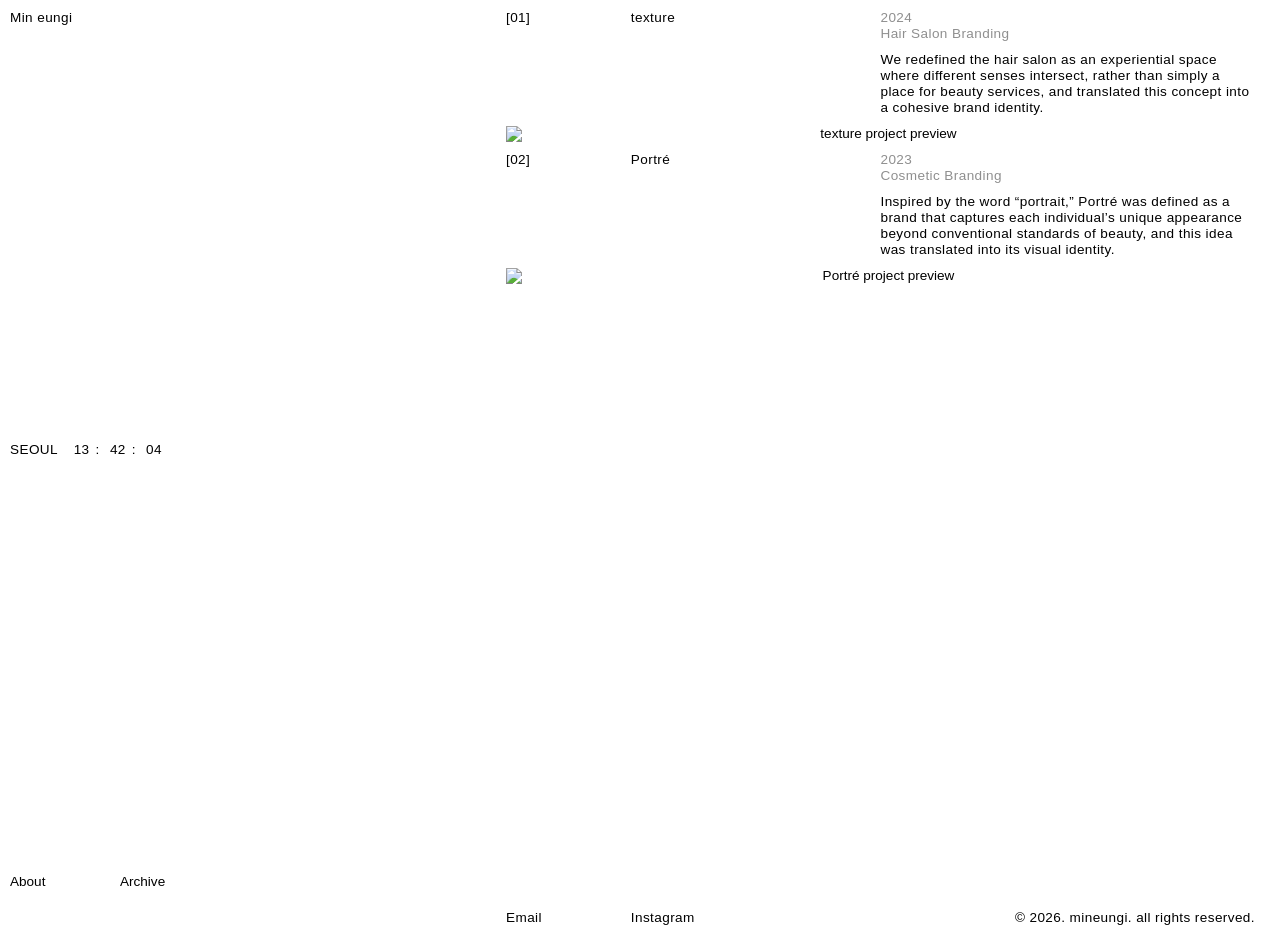
==== index.html @ 5d8534ea "Add files via upload" ====
<!DOCTYPE html>
<html lang="en">
<head>
  <meta charset="UTF-8" />
  <meta name="viewport" content="width=device-width, initial-scale=1.0" />
  <title>Min Eungi</title>
  <link rel="stylesheet" href="style.css" />
</head>
<body>
  <header class="site-header">
    <a class="site-name" id="siteName" href="#" aria-label="Return to projects">Min eungi</a>
    <button class="about-link" id="aboutButton" type="button">About</button>
    <button class="archive-link" id="archiveButton" type="button">Archive</button>
  </header>
  <div class="seoul-clock" id="seoulClock" aria-label="Current time in Seoul">
    SEOUL --:--:--
  </div>


  <main class="project-list" aria-label="Projects">

    <article class="project">
      <div class="project-meta">
        <div class="project-id">[01]</div>
        <div class="project-title">texture</div>

        <div class="project-info">
          <div class="project-year">2024</div>
          <div class="project-category">Hair Salon Branding</div>
          <p class="project-description">
            We redefined the hair salon as an experiential space where different senses intersect,
            rather than simply a place for beauty services, and translated this concept into a
            cohesive brand identity.
          </p>
        </div>
      </div>

      <button
        class="project-image-button"
        type="button"
        data-open-project="texture"
        aria-label="Open texture project"
      >
        <img src="images/texture-main.svg" alt="Texture project preview" />
      </button>
    </article>


    <article class="project">
      <div class="project-meta">
        <div class="project-id">[02]</div>
        <div class="project-title">Portré</div>

        <div class="project-info">
          <div class="project-year">2023</div>
          <div class="project-category">Cosmetic Branding</div>
          <p class="project-description">
            Inspired by the word “portrait,” Portré was defined as a brand that captures each
            individual’s unique appearance beyond conventional standards of beauty, and this idea
            was translated into its visual identity.
          </p>
        </div>
      </div>

      <button
        class="project-image-button"
        type="button"
        data-open-project="portre"
        aria-label="Open Portré project"
      >
        <img src="images/portre-main.svg" alt="Portré project preview" />
      </button>
    </article>

  </main>


  <footer class="main-footer">
    <a class="footer-email" href="mailto:eun9i.min@gmail.com">Email</a>
    <a class="footer-instagram" href="https://www.instagram.com/minmocie/" target="_blank" rel="noopener noreferrer">Instagram</a>
    <span class="footer-copyright">© 2026. mineungi. all rights reserved.</span>
  </footer>


  <!-- ARCHIVE -->
  <section class="archive-page" id="archivePage" aria-hidden="true">
    <div class="archive-list" id="archiveList" aria-label="Project archive"></div>

    <div class="archive-cursor-preview" id="archiveCursorPreview" aria-hidden="true">
      <img id="archiveCursorPreviewImage" src="" alt="" />
    </div>

    <footer class="archive-footer">
      <a class="footer-email" href="mailto:eun9i.min@gmail.com">Email</a>
      <a class="footer-instagram" href="https://www.instagram.com/minmocie/" target="_blank" rel="noopener noreferrer">Instagram</a>
      <span class="footer-copyright">© 2026. mineungi. all rights reserved.</span>
    </footer>
  </section>

  <!-- ABOUT BACKDROP
       Full-screen layer behind the green panel.
       On mobile it blurs the original Projects page.
       Clicking it closes About. -->
  <button
    class="about-backdrop"
    id="aboutBackdrop"
    type="button"
    aria-label="Close About"
    tabindex="-1"
  ></button>

  <!-- ABOUT -->
  <section class="about-page" id="aboutPage" aria-hidden="true">
    <button
      class="about-close"
      id="aboutClose"
      type="button"
      aria-label="Close About"
    >
      ×
    </button>

    <div class="about-scroll">
      <div class="about-content">

        <section class="about-language">
          <div class="language-label">EN</div>
          <p id="aboutEn">
            Throughout his career, he has managed design teams, mentored emerging talent,
            led client workshops and presentations, and developed comprehensive design strategies
            and visual directions. His practice is grounded in a thoughtful approach to branding,
            visual identity, and cross-disciplinary collaboration.
          </p>
        </section>

        <section class="about-language">
          <div class="language-label">KR</div>
          <p id="aboutKr">
            Throughout his career, he has managed design teams, mentored emerging talent,
            led client workshops and presentations, and developed comprehensive design strategies
            and visual directions. His practice is grounded in a thoughtful approach to branding,
            visual identity, and cross-disciplinary collaboration.
          </p>
        </section>

        <div class="about-details">

          <div class="about-row">
            <div class="about-label" id="aboutContactLabel">Contact</div>
            <div class="about-value" id="aboutContactValue">
              <div>+82 10 7207 1466</div>
              <div>eun9i.min@gmail.com</div>
            </div>
            <div class="about-note" id="aboutContactNote">
              Based in Seoul, South Korea<br />
              available for<br />
              commissions worldwide
            </div>
          </div>

          <div class="about-row">
            <div class="about-label" id="aboutExperienceLabel">Experience</div>
            <div class="about-value" id="aboutExperienceValue">2020.6 — 2026.4</div>
            <div class="about-note" id="aboutExperienceNote">
              Triangle-Studio<br />
              Graphic Designer
            </div>
          </div>

          <div class="about-row">
            <div class="about-label" id="aboutEducationLabel">Education</div>
            <div class="about-value" id="aboutEducationValue">2014 — 2019</div>
            <div class="about-note" id="aboutEducationNote">
              Seoul National University of S&amp;T<br />
              Visual Design
            </div>
          </div>

        </div>

      </div>
    </div>
  </section>


  <!-- PROJECT LIGHTBOX -->
  <section class="project-overlay" id="projectOverlay" aria-hidden="true">
    <div class="overlay-scroll">

      <div class="overlay-topbar">
        <div class="overlay-index-title">
          <span id="overlayIndex">[01]</span>
          <span id="overlayTitle">texture</span>
        </div>

        <div class="overlay-category" id="overlayCategory">
          Hair Salon Branding
        </div>

        <button
          class="overlay-close"
          id="overlayClose"
          type="button"
          aria-label="Close project"
        >
          ×
        </button>
      </div>


      <div
        class="overlay-gallery"
        id="overlayGallery"
        aria-label="Project gallery"
      ></div>


      <div class="overlay-credits">
        <div class="credit-labels" id="creditLabels"></div>

        <div class="credit-values" id="creditValues"></div>

        <div class="credit-description-group">
          <p class="credit-description credit-description-en" id="creditDescriptionEn"></p>
          <p class="credit-description credit-description-kr" id="creditDescriptionKr"></p>
        </div>
      </div>


      <footer class="overlay-footer">
        <nav class="project-nav" aria-label="Project navigation">
          <button id="previousProject" type="button">
            <span class="nav-arrow nav-arrow-left" aria-hidden="true"></span>
            <span>Previous</span>
          </button>
          <button id="nextProject" type="button">
            <span>Next</span>
            <span class="nav-arrow nav-arrow-right" aria-hidden="true"></span>
          </button>
        </nav>
      </footer>

    </div>
  </section>


  <script src="https://cdn.jsdelivr.net/npm/@supabase/supabase-js@2"></script>
  <script src="config.js"></script>
  <script src="script.js"></script>
</body>
</html>
---- style.css ----
:root {
  --base-font-size: clamp(13px, calc(11px + 0.2vw), 16px);
}

@import url("https://cdn.jsdelivr.net/gh/orioncactus/pretendard/dist/web/static/pretendard.css");

* {
  box-sizing: border-box;
}

html {
  font-size: var(--base-font-size);
  scrollbar-gutter: stable;
}

body {
  margin: 0;
  background: #fff;
  color: #000;

  font-family:
    "Neue Haas Grotesk Display Pro",
    "Helvetica Neue",
    Helvetica,
    Arial,
    sans-serif;

  font-size: var(--base-font-size);
  line-height: 1.18;
  letter-spacing: 0.03em;
}

button,
a {
  color: inherit;
  font: inherit;
}

button {
  border: 0;
  background: none;
  padding: 0;
}


/* =========================================================
   GLOBAL HEADER
========================================================= */

.site-header {
  position: fixed;
  inset: 0;
  z-index: 80;
  pointer-events: none;
}

.site-name,
.about-link,
.archive-link {
  position: absolute;
  pointer-events: auto;
  text-decoration: none;
  cursor: pointer;

  transition: color 120ms ease;
}

.site-name {
  top: 10px;
  left: 10px;
}

.about-link {
  left: 10px;
  bottom: 10px;
}

.archive-link {
  position: absolute;
  left: 120px;
  bottom: 10px;
  pointer-events: auto;
  text-decoration: none;
  cursor: pointer;
  transition: color 120ms ease;
}

body.archive-open .archive-link {
  color: #999;
}

.site-name:hover,
.about-link:hover,
.archive-link:hover {
  color: #999;
}


/* When About opens, the fixed left-side header fades with the project page. */
body.about-open .site-header {
  z-index: 40;
  opacity: 0.6;
}

.site-header {
  transition:
    opacity 300ms ease,
    background-color 300ms ease;
}


/* =========================================================
   MAIN PROJECT PAGE
   40% empty / 10% index / 20% title / 30% info
========================================================= */

.project-list {
  width: 60%;
  margin-left: 40%;
  padding-right: 10px;
  min-height: 100vh;
}

.project {
  width: 100%;
}

.project-meta {
  display: grid;
  grid-template-columns: 16.6667% 33.3333% 50%;
  align-items: start;

  padding-top: 10px;
  padding-bottom: 10px;
}

.project-id,
.project-title,
.project-info {
  padding: 0;
}

.project-info {
  display: flex;
  flex-direction: column;
  gap: 0;
  padding: 0;
}

.project-year,
.project-category {
  color: #8f8f8f;
}

.project-description {
  margin: 10px 0 0;
  max-width: none;
}

.project-image-button {
  position: relative;
  display: block;
  width: 100%;
  margin: 0;
  padding: 0;
  cursor: pointer;
  overflow: hidden;
}

.project-image-button img {
  display: block;
  width: 100%;
  height: auto;

  transition:
    filter 180ms ease,
    opacity 180ms ease;
}

.project-image-button.is-opening img {
  filter: blur(2.5px);
  opacity: 0.7;
}



/* =========================================================
   MAIN PAGE FOOTER
   Desktop follows the same 40 / 10 / 20 / 30 grid.
========================================================= */

.main-footer {
  width: 60%;
  margin-left: 40%;

  display: grid;
  grid-template-columns: 16.6667% 33.3333% 50%;
  align-items: end;

  padding: 10px 10px 10px 0;
}

.main-footer a,
.footer-instagram,
.footer-copyright {
  text-decoration: none;
}

.main-footer a {
  transition: color 120ms ease;
}

.main-footer a:hover {
  color: #999;
}

.footer-email {
  grid-column: 1;
}

.footer-instagram {
  grid-column: 2;
}

.footer-copyright {
  grid-column: 3;
  text-align: right;
  white-space: nowrap;
}


/* =========================================================
   ABOUT BACKDROP
   Full viewport, so the blur never creates a hard 1/3 edge.
========================================================= */

.about-backdrop {
  position: fixed;
  inset: 0;
  z-index: 50;

  display: block;
  width: 100%;
  height: 100%;

  background: rgba(255, 255, 255, 0.08);

  -webkit-backdrop-filter: blur(6px);
  backdrop-filter: blur(6px);

  opacity: 0;
  visibility: hidden;
  pointer-events: none;

  cursor: default;

  transition:
    opacity 650ms ease,
    visibility 0s linear 650ms;
}

.about-backdrop.is-open {
  opacity: 1;
  visibility: visible;
  pointer-events: auto;

  transition:
    opacity 300ms ease,
    visibility 0s linear 0s;
}



/* =========================================================
   ABOUT — DESKTOP ONLY CLEAN FADE OUT
   Desktop: the Projects page disappears completely.
   Mobile keeps the previous background treatment.
========================================================= */

@media (min-width: 768px) {
  .project-list,
  .main-footer,
  .site-header {
    transition: opacity 650ms ease;
  }

  body.about-open .project-list,
  body.about-open .main-footer,
  body.about-open .site-header {
    opacity: 0;
    pointer-events: none;
    transition-duration: 280ms;
  }

  /* No blur or milky overlay on desktop while About is open. */
  body.about-open .about-backdrop {
    background: transparent;
    -webkit-backdrop-filter: none;
    backdrop-filter: none;
  }
}



/* =========================================================
   ARCHIVE
   Desktop: blank left 40% / archive list on right 60%
========================================================= */

.archive-page {
  position: fixed;
  inset: 0;
  z-index: 35;

  background: #fff;

  opacity: 0;
  visibility: hidden;
  pointer-events: none;

  overflow-y: auto;
  overscroll-behavior: contain;

  transition:
    opacity 220ms ease,
    visibility 0s linear 220ms;
}

.archive-page.is-open {
  opacity: 1;
  visibility: visible;
  pointer-events: auto;

  transition-delay: 0s;
}

.archive-list {
  width: 60%;
  margin-left: 40%;
  padding: 18px 10px 72px 0;
}



.archive-footer {
  position: fixed;
  z-index: 36;
  left: 40%;
  right: 0;
  bottom: 0;

  display: grid;
  grid-template-columns: 16.6667% 33.3333% 50%;
  align-items: end;

  padding: 10px 10px 10px 0;

  background: #fff;
}

.archive-footer a,
.archive-footer .footer-instagram,
.archive-footer .footer-copyright {
  text-decoration: none;
}

.archive-footer a {
  transition: color 120ms ease;
}

.archive-footer a:hover {
  color: #999;
}

.archive-footer .footer-email {
  grid-column: 1;
}

.archive-footer .footer-instagram {
  grid-column: 2;
}

.archive-footer .footer-copyright {
  grid-column: 3;
  justify-self: end;
  white-space: nowrap;
}



/* Archive cursor-following project image */
.archive-cursor-preview {
  position: fixed;
  z-index: 38;
  top: 0;
  left: 0;

  width: clamp(180px, 18vw, 280px);
  max-height: 360px;

  opacity: 0;
  visibility: hidden;
  pointer-events: none;

  transform: translate3d(-9999px, -9999px, 0);
  transition:
    opacity 120ms ease,
    visibility 0s linear 120ms;
}

.archive-cursor-preview.is-visible {
  opacity: 1;
  visibility: visible;
  transition-delay: 0s;
}

.archive-cursor-preview img {
  display: block;
  width: 100%;
  max-height: 360px;
  object-fit: cover;
}

@media (max-width: 767px), (hover: none), (pointer: coarse) {
  .archive-cursor-preview {
    display: none;
  }
}

.archive-row {
  font-size: 20px;
  display: grid;
  grid-template-columns: minmax(0, 2fr) minmax(150px, 1fr) auto;
  gap: 20px;
  align-items: baseline;

  width: 100%;
  padding: 7px 0;

  border-top: 1px solid #000;

  text-align: left;
  cursor: pointer;

  transition: color 120ms ease;
}

.archive-row:hover {
  color: #999;
}

.archive-title,
.archive-category {
  min-width: 0;
}

.archive-category {
  overflow: hidden;
  text-overflow: ellipsis;
  white-space: nowrap;
}

.archive-year {
  justify-self: end;
  white-space: nowrap;
}

body.archive-open .seoul-clock {
  opacity: 0;
  pointer-events: none;
}

@media (min-width: 768px) {
  body.about-open .archive-page {
    opacity: 0;
    pointer-events: none;
    transition-duration: 280ms;
  }

  body.about-closing.archive-open .archive-page {
    transition-duration: 650ms;
  }
}

/* =========================================================
   ABOUT PANEL
   Desktop: 60% panel slides in from the right
========================================================= */

.about-page {
  position: fixed;
  top: 0;
  right: 0;
  bottom: 0;

  width: 60%;
  z-index: 60;

  background: #00ff00;

  visibility: hidden;
  pointer-events: none;

  transform: translateX(100%);
  will-change: transform;

  transition:
    transform 650ms cubic-bezier(0.22, 1, 0.36, 1),
    visibility 0s linear 650ms;
}

.about-page.is-open {
  visibility: visible;
  pointer-events: auto;

  transform: translateX(0);

  transition:
    transform 480ms cubic-bezier(0.22, 1, 0.36, 1),
    visibility 0s linear 0s;
}

.about-scroll {
  height: 100%;
  overflow-y: auto;
  overscroll-behavior: contain;
}

.about-content {
  width: 100%;
  margin-left: 0;
  padding: 10px 10px 40px;
}

.about-language {
  position: relative;
  margin: 0 0 42px;
  padding-top: 18px;
}

.about-language .language-label {
  position: absolute;
  top: 0;
  left: 0;

  width: 16.6667%;
  text-align: center;
}

.about-language p {
  margin: 0;
}

.about-details {
  display: grid;
  gap: 42px;
  padding-top: 8px;
}

.about-row {
  display: grid;
  grid-template-columns: 20% 40% 40%;
  align-items: start;
}

.about-label,
.about-value,
.about-note {
  min-width: 0;
}


/* About close X */

.about-close {
  position: fixed;
  top: 10px;
  right: 10px;
  z-index: 70;

  width: 14px;
  height: 14px;

  font-size: 0;
  line-height: 1;

  cursor: pointer;
  transition: opacity 120ms ease;
}

.about-close::before,
.about-close::after {
  content: "";
  position: absolute;

  top: 50%;
  left: 50%;

  width: 16px;
  height: 1px;

  background: #000;
  transform-origin: center;
}

.about-close::before {
  transform: translate(-50%, -50%) rotate(45deg);
}

.about-close::after {
  transform: translate(-50%, -50%) rotate(-45deg);
}

.about-close:hover {
  opacity: 0.45;
}


/* =========================================================
   PROJECT LIGHTBOX / OVERLAY
========================================================= */

.project-overlay {
  position: absolute;
  top: 0;
  left: 0;

  width: 100%;
  min-height: 100vh;
  max-height: 100vh;
  overflow: hidden;

  z-index: 100;

  background: #fff;

  opacity: 0;
  visibility: hidden;
  pointer-events: none;

  transform: scale(0.995);
  filter: blur(2px);

  transition:
    opacity 360ms cubic-bezier(0.22, 1, 0.36, 1),
    transform 360ms cubic-bezier(0.22, 1, 0.36, 1),
    filter 360ms cubic-bezier(0.22, 1, 0.36, 1),
    visibility 0s linear 360ms;
}

.project-overlay.is-open {
  opacity: 1;
  visibility: visible;
  pointer-events: auto;

  max-height: none;
  overflow: visible;

  transform: scale(1);
  filter: blur(0);

  transition-delay: 0s;
}

.overlay-scroll {
  height: auto;
  overflow: visible;
}


/* overlay top */

.overlay-topbar {
  position: sticky;
  top: 0;
  z-index: 5;

  display: grid;
  grid-template-columns: 1fr 1fr auto;
  align-items: start;

  width: 60%;
  margin-left: 40%;

  padding: 10px 10px 10px 0;

  background: rgba(255, 255, 255, 0.72);
  -webkit-backdrop-filter: blur(8px);
  backdrop-filter: blur(8px);
}


.overlay-index-title {
  display: flex;
  gap: 4px;
}

.overlay-category {
  position: absolute;
  top: 10px;
  left: 50%;

  transform: translateX(-50%);
  text-align: center;
  white-space: nowrap;
}


/* thin custom X */

.overlay-close {
  position: relative;
  justify-self: end;

  width: 14px;
  height: 14px;

  font-size: 0;
  line-height: 1;

  cursor: pointer;
  transition: opacity 120ms ease;
}

.overlay-close::before,
.overlay-close::after {
  content: "";
  position: absolute;

  top: 50%;
  left: 50%;

  width: 16px;
  height: 1px;

  background: #000;
  transform-origin: center;
}

.overlay-close::before {
  transform: translate(-50%, -50%) rotate(45deg);
}

.overlay-close::after {
  transform: translate(-50%, -50%) rotate(-45deg);
}

.overlay-close:hover {
  opacity: 0.45;
}


/* gallery */

.overlay-gallery,
.overlay-credits {
  width: 60%;
  margin-left: 40%;
  padding-right: 10px;
}

.overlay-gallery {
  display: grid;
  grid-template-columns: repeat(6, minmax(0, 1fr));
  gap: 5px;
  align-items: start;
}

.overlay-gallery-item {
  margin: 0;
  min-width: 0;
}

.overlay-gallery-item[data-layout="full"] {
  grid-column: span 6;
}

.overlay-gallery-item[data-layout="half"] {
  grid-column: span 3;
}

.overlay-gallery-item[data-layout="third"] {
  grid-column: span 2;
}

.overlay-gallery-item[data-layout="two_thirds"] {
  grid-column: span 4;
}

.overlay-gallery-item img {
  display: block;
  width: 100%;
  height: auto;
}


/* credits */

.overlay-credits {
  display: grid;
  grid-template-columns: 18% 26% 1fr;
  gap: 10px;

  padding-top: 10px;
  padding-bottom: 150px;
}

.credit-labels,
.credit-values {
  display: grid;
  align-content: start;
  gap: 0;
}

.credit-description {
  margin: 0;
}


/* bottom navigation */

.overlay-footer {
  position: relative;
  width: 100%;
  min-height: 100px;
}

.project-nav {
  position: absolute;

  left: 40%;
  right: 10px;
  bottom: 10px;

  display: flex;
  justify-content: space-between;
}

.project-nav button {
  display: inline-flex;
  align-items: center;
  gap: 8px;
  cursor: pointer;
  transition: color 120ms ease;
}

.nav-arrow {
  display: inline-block;
  width: 8px;
  height: 8px;
  flex: 0 0 auto;

  border-top: 1px solid currentColor;
  border-right: 1px solid currentColor;
}

.nav-arrow-left {
  transform: rotate(-135deg);
}

.nav-arrow-right {
  transform: rotate(45deg);
}

.project-nav button:hover {
  color: #999;
}


/* Project lightbox uses the browser's native document scrollbar. */
body.overlay-open {
  overflow: visible;
}


/* =========================================================
   MOBILE
========================================================= */

@media (max-width: 767px) {

  body {
    font-size: var(--base-font-size);
    line-height: 1.18;
  }


  /* mobile header:
     Min eungi + About stay fixed while the project page scrolls */

  .site-header {
    position: fixed;
    top: 0;
    left: 0;
    right: 0;
    bottom: auto;

    height: 37px;
    z-index: 80;
    pointer-events: none;

    transition:
      opacity 300ms ease;
  

    background: rgba(255, 255, 255, 0.72);
    -webkit-backdrop-filter: blur(8px);
    backdrop-filter: blur(8px);
  }

  .site-name,
  .about-link,
  .archive-link {
    position: absolute;
    top: 10px;
    bottom: auto;

    pointer-events: auto;
    z-index: 1;
  }

  .site-name {
    left: 10px;
  }

  .about-link {
    left: auto;
    right: 10px;
  }

  .archive-link {
    left: auto;
    right: 72px;
  }

  /* When About opens, the fixed header becomes part of the background:
     it sits under the blur layer and softly fades with the Projects page. */
  body.about-open .site-header {
    z-index: 40;
    opacity: 0.6;
    background: transparent;
    -webkit-backdrop-filter: none;
    backdrop-filter: none;
  }



  .archive-page {
    z-index: 35;
  }

  .archive-list {
    width: 100%;
    margin-left: 0;
    padding: 47px 10px 72px;
  }

  .archive-footer {
    left: 0;
    right: 0;
    width: 100%;

    grid-template-columns: auto auto 1fr;
    gap: 24px;

    padding: 10px;
  }

  .archive-footer .footer-email,
  .archive-footer .footer-instagram,
  .archive-footer .footer-copyright {
    grid-column: auto;
  }

  .archive-footer .footer-copyright {
    justify-self: end;
  }

  .archive-row {
    grid-template-columns: minmax(0, 1fr) auto;
    gap: 1px 12px;
    padding: 6px 0;
    line-height: 1.05;
  }

  .archive-title {
    grid-column: 1;
    grid-row: 1;
  }

  .archive-year {
    grid-column: 2;
    grid-row: 1;
  }

  .archive-category {
    grid-column: 1 / -1;
    grid-row: 2;
    color: #8f8f8f;
    white-space: normal;
  }

  /* mobile projects */

  .project-list {
    width: 100%;
    margin-left: 0;

    /* 10px top + text line + 10px bottom */
    padding: 37px 10px 0;
  }

  .project {
    margin-bottom: 10px;
  }

  .project:last-child {
    margin-bottom: 0;
  }

  .project-meta {
    grid-template-columns: 1fr auto;
    border-top: 1px solid #b5b5b5;
    padding-top: 6px;
    padding-bottom: 10px;
  }

  .project-id {
    grid-column: 1;
    grid-row: 1;
  }

  .project-title {
    grid-column: 1;
    grid-row: 1;
    padding-left: 34px;
  }

  .project-info {
    grid-column: 2;
    grid-row: 1;
  }

  .project-year,
  .project-description {
    display: none;
  }

  .project-category {
    text-align: right;
  }



  /* mobile footer:
     same 10px page margin, all items on one baseline */

  .main-footer {
    width: 100%;
    margin-left: 0;

    display: grid;
    grid-template-columns: auto auto 1fr;
    gap: 24px;
    align-items: end;

    padding: 10px;
  }

  .footer-email,
  .footer-instagram,
  .footer-copyright {
    grid-column: auto;
  }

  .footer-copyright {
    justify-self: end;
    text-align: right;
    white-space: nowrap;
  }


  /* mobile About:
     green panel occupies the right 4/6 of the viewport */

  .about-page {
    top: 0;
    right: 0;
    bottom: 0;

    width: 66.6667%;
    z-index: 60;
  }

  .about-content {
    width: 100%;
    margin-left: 0;

    padding: 10px 10px 40px;
  }

  /* EN / KR are body labels, not headings:
     no vertical gap, only a small left indent */
  .about-language {
    position: relative;
    margin: 0 0 28px;
    padding-top: 0;
  }

  .about-language .language-label {
    position: static;
    width: auto;

    margin-left: 22%;
    margin-bottom: 0;

    text-align: left;
  }

  .about-language p {
    margin: 0;
  }

  .about-details {
    display: grid;
    gap: 28px;

    padding-top: 2px;
  }

  .about-row {
    display: grid;
    grid-template-columns: 34% 66%;
    gap: 0;

    align-items: start;
  }

  .about-label {
    grid-column: 1;
  }

  .about-value {
    grid-column: 2;
  }

  .about-note {
    grid-column: 2;
    margin-top: 0;
  }

  /* The green panel covers the original About label;
     hide it explicitly while About is open. */
  body.about-open .about-link {
    opacity: 0;
    pointer-events: none;
  }

  .about-close {
    top: 10px;
    right: 10px;
    z-index: 90;
  }

  /* Mobile uses the same full-screen blur/fade backdrop. */
  .about-backdrop {
    background: rgba(255, 255, 255, 0.08);
  }

  .about-backdrop.is-open {
    transition-delay: 0s;
  }


  /* mobile overlay */

  .project-overlay {
    font-size: var(--base-font-size);
  }

  .overlay-topbar {
    width: 100%;
    margin-left: 0;

    padding: 10px 10px 8px;
    grid-template-columns: 1fr 1fr auto;
  

    background: rgba(255, 255, 255, 0.72);
    -webkit-backdrop-filter: blur(8px);
    backdrop-filter: blur(8px);
  }

  .overlay-index-title {
    gap: 0;
  }

  .overlay-index-title #overlayTitle {
    position: absolute;
    left: 50%;

    transform: translateX(-50%);
  }

  .overlay-category {
    display: none;
  }

  .overlay-gallery,
  .overlay-credits {
    width: 100%;
    margin-left: 0;

    padding-left: 10px;
    padding-right: 10px;
  }

  .overlay-gallery {
    gap: 5px;
  }

  .overlay-credits {
    grid-template-columns: 1fr 1fr 1.35fr;
    gap: 10px;

    padding-top: 10px;
    padding-bottom: 120px;
  }

  .overlay-footer {
    min-height: 120px;
  }

  .project-nav {
    left: 10px;
    right: 10px;
    bottom: 10px;
  }
}


@media (max-width: 359px) {

  .site-header::before,
  .main-footer {
    gap: 12px;
    font-size: var(--base-font-size);
  }



  body,
  .project-overlay {
    font-size: var(--base-font-size);
  }

  .site-header {
    padding-bottom: 90px;
  }

  .about-row {
    grid-template-columns: 34% 66%;
  }

  .overlay-credits {
    grid-template-columns: 0.9fr 1fr 1.25fr;
  }
}


@media (prefers-reduced-motion: reduce) {

  .project-overlay,
  .project-image-button img,
  .about-page,
  .about-backdrop,
  .site-header {
    transition: none;
  }
}



/* Korean copy */
#aboutKr {
  font-family: "Pretendard", -apple-system, BlinkMacSystemFont,
    "Apple SD Gothic Neo", "Noto Sans KR", sans-serif;
  font-weight: 400;

  word-break: keep-all;
  overflow-wrap: normal;
  line-break: strict;
}


/* Desktop left-side Seoul clock */
.seoul-clock {
  position: fixed;
  z-index: 30;
  top: 50%;
  left: 10px;
  transform: translateY(-50%);
  text-align: left;
  color: #000;
  font: inherit;
  pointer-events: none;
  white-space: nowrap;
  transition: opacity 280ms ease;
}

@media (min-width: 768px) {
  .seoul-clock {
    transition-duration: 650ms;
  }

  body.about-open .seoul-clock {
    opacity: 0;
    transition-duration: 280ms;
  }
}

@media (max-width: 767px) {
  .seoul-clock {
    display: none;
  }
}


.credit-description-group {
  min-width: 0;
}

.credit-description {
  margin: 0;
  white-space: pre-line;
}

.credit-description + .credit-description {
  margin-top: 1em;
}

.credit-description-en {
  font-family: "Neue Haas Grotesk Display Pro", "Helvetica Neue", Helvetica, Arial, sans-serif;
}

.credit-description-kr {
  font-family: "Pretendard", -apple-system, BlinkMacSystemFont,
    "Apple SD Gothic Neo", "Noto Sans KR", sans-serif;
  font-weight: 400;

  line-height: 1.3;
  word-break: keep-all;
  overflow-wrap: normal;
  line-break: strict;
}

/* Fixed main project image crop */
.project-item img,
.project-card img,
.project-image img {
  display: block;
  width: 100%;
  height: 1500px;
  object-fit: cover;
  object-position: center;
}

@media (max-width: 767px) {
  .project-item img,
  .project-card img,
  .project-image img {
    height: 1500px;
    object-fit: cover;
    object-position: center;
  }
}


/* Seoul clock spacing — adjust only this value */
.clock-time {
  margin-left: 12px;
}

.clock-colon {
  display: inline-block;
  margin: 0 6px;
}


/* Mobile About close stacking fix */
@media (max-width: 767px) {
  body.about-closing .site-header,
  body.about-open .site-header {
    z-index: 40 !important;
  }

  body.about-closing .about-backdrop {
    z-index: 70;
  }

  body.about-closing .about-page {
    z-index: 80;
  }
}


/* Desktop fast-scroll fade */
@media (min-width: 768px) {
  :root {
    --scroll-fade-opacity: 1;
  }

  .project-list,
  .main-footer {
    opacity: var(--scroll-fade-opacity);
    transition: opacity 220ms ease-out;
    will-change: opacity;
  }

  body.about-open .project-list,
  body.about-open .main-footer {
    opacity: 0;
  }
}


/* Desktop project hover cue */
@media (min-width: 768px) and (hover: hover) and (pointer: fine) {
  .project-image-button::before,
  .project-image-button::after {
    content: "";
    position: absolute;
    z-index: 2;
    background: #000;
    opacity: 0;
    transition:
      opacity 160ms ease,
      transform 160ms ease;
    pointer-events: none;
  }

  /* horizontal line */
  .project-image-button::before {
    width: 20px;
    height: 1px;
    right: 10px;
    bottom: 19.5px;
    transform: translateY(2px);
  }

  /* vertical line */
  .project-image-button::after {
    width: 1px;
    height: 20px;
    right: 19.5px;
    bottom: 10px;
    transform: translateY(2px);
  }

  .project-image-button:hover:not(.is-opening)::before,
  .project-image-button:hover:not(.is-opening)::after {
    opacity: 1;
    transform: translateY(0);
  }

  .project-image-button:hover:not(.is-opening) img {
    opacity: 0.9;
  }
}


/* Keep the underlying site completely hidden while a project lightbox is open.
   This prevents short lightboxes from revealing the main/archive page below. */
body.overlay-open > .site-header,
body.overlay-open > .seoul-clock,
body.overlay-open > .project-list,
body.overlay-open > .main-footer,
body.overlay-open > .archive-page,
body.overlay-open > .about-backdrop,
body.overlay-open > .about-page {
  display: none !important;
}

body.overlay-open {
  min-height: 100vh;
  background: #fff;
}
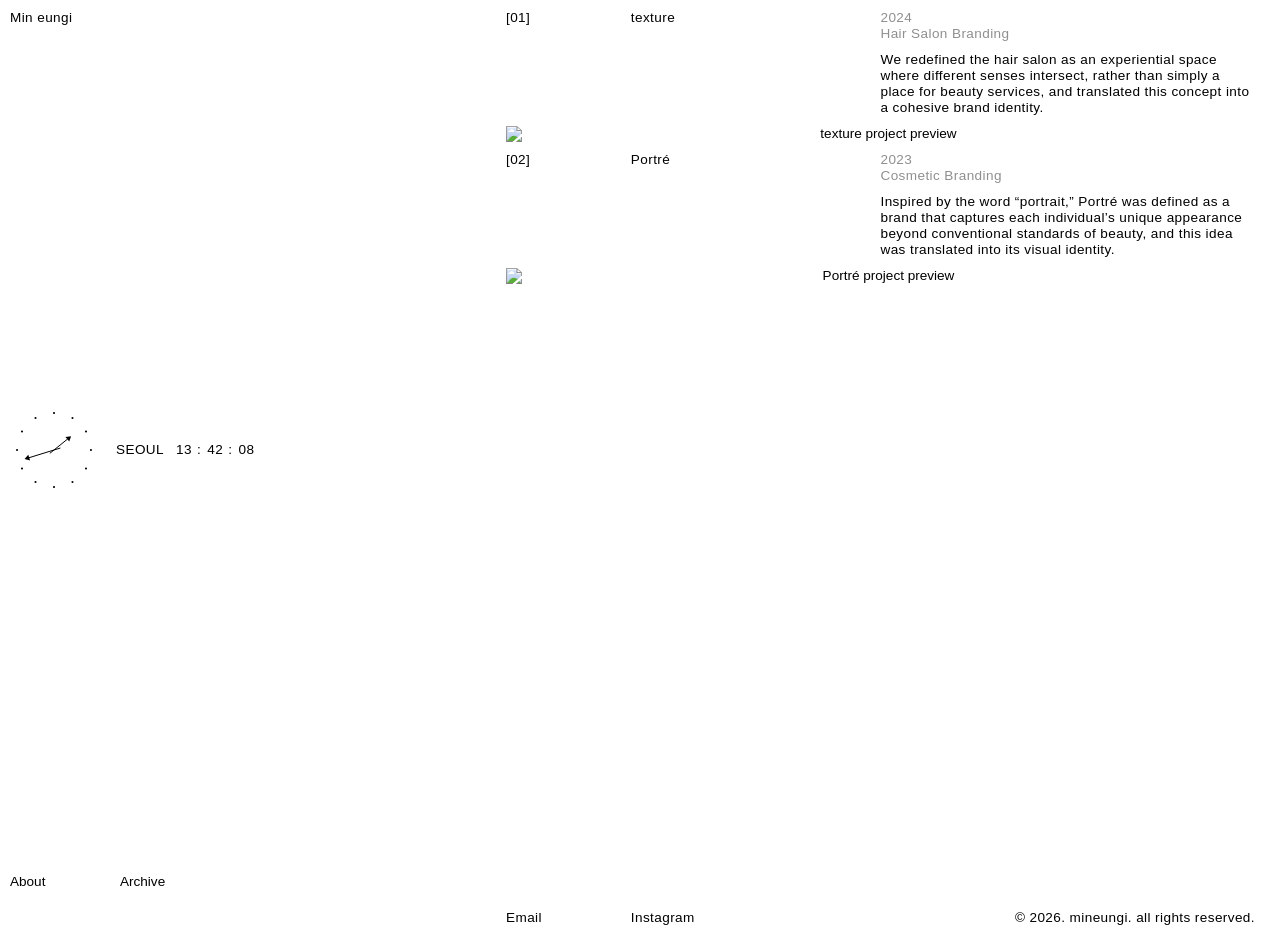
==== commit daf9b224: "Add files via upload" ====
--- a/index.html
+++ b/index.html
@@ -13,7 +13,41 @@
     <button class="archive-link" id="archiveButton" type="button">Archive</button>
   </header>
   <div class="seoul-clock" id="seoulClock" aria-label="Current time in Seoul">
-    SEOUL --:--:--
+    <svg class="analog-clock" viewBox="0 0 100 100" aria-hidden="true">
+      <g class="analog-clock-dots">
+        <circle cx="50.000" cy="8.000" r="1.2"></circle>
+        <circle cx="71.000" cy="13.627" r="1.2"></circle>
+        <circle cx="86.373" cy="29.000" r="1.2"></circle>
+        <circle cx="92.000" cy="50.000" r="1.2"></circle>
+        <circle cx="86.373" cy="71.000" r="1.2"></circle>
+        <circle cx="71.000" cy="86.373" r="1.2"></circle>
+        <circle cx="50.000" cy="92.000" r="1.2"></circle>
+        <circle cx="29.000" cy="86.373" r="1.2"></circle>
+        <circle cx="13.627" cy="71.000" r="1.2"></circle>
+        <circle cx="8.000" cy="50.000" r="1.2"></circle>
+        <circle cx="13.627" cy="29.000" r="1.2"></circle>
+        <circle cx="29.000" cy="13.627" r="1.2"></circle>
+      </g>
+
+      <g class="analog-hand analog-hour-hand">
+        <line id="analogHourLine" x1="50" y1="50" x2="50" y2="27"></line>
+        <path id="analogHourArrow" d=""></path>
+      </g>
+
+      <g class="analog-hand analog-minute-hand">
+        <line id="analogMinuteLine" x1="50" y1="50" x2="50" y2="17"></line>
+        <path id="analogMinuteArrow" d=""></path>
+      </g>
+    </svg>
+
+    <div class="seoul-clock-digital">
+      <span class="clock-city">SEOUL</span>
+      <span class="clock-time">
+        <span id="clockHour">--</span><span class="clock-colon">:</span>
+        <span id="clockMinute">--</span><span class="clock-colon">:</span>
+        <span id="clockSecond">--</span>
+      </span>
+    </div>
   </div>
 
 
@@ -111,6 +145,35 @@
 
   <!-- ABOUT -->
   <section class="about-page" id="aboutPage" aria-hidden="true">
+    <div class="about-mobile-clock" aria-hidden="true">
+    <svg class="analog-clock about-mobile-analog-clock" viewBox="0 0 100 100" aria-hidden="true">
+      <g class="analog-clock-dots">
+        <circle cx="50.000" cy="8.000" r="1.2"></circle>
+        <circle cx="71.000" cy="13.627" r="1.2"></circle>
+        <circle cx="86.373" cy="29.000" r="1.2"></circle>
+        <circle cx="92.000" cy="50.000" r="1.2"></circle>
+        <circle cx="86.373" cy="71.000" r="1.2"></circle>
+        <circle cx="71.000" cy="86.373" r="1.2"></circle>
+        <circle cx="50.000" cy="92.000" r="1.2"></circle>
+        <circle cx="29.000" cy="86.373" r="1.2"></circle>
+        <circle cx="13.627" cy="71.000" r="1.2"></circle>
+        <circle cx="8.000" cy="50.000" r="1.2"></circle>
+        <circle cx="13.627" cy="29.000" r="1.2"></circle>
+        <circle cx="29.000" cy="13.627" r="1.2"></circle>
+      </g>
+
+      <g class="analog-hand analog-hour-hand">
+        <line id="mobileAnalogHourLine" x1="50" y1="50" x2="50" y2="27"></line>
+        <path id="mobileAnalogHourArrow" d=""></path>
+      </g>
+
+      <g class="analog-hand analog-minute-hand">
+        <line id="mobileAnalogMinuteLine" x1="50" y1="50" x2="50" y2="17"></line>
+        <path id="mobileAnalogMinuteArrow" d=""></path>
+      </g>
+    </svg>
+    </div>
+
     <button
       class="about-close"
       id="aboutClose"
--- a/style.css
+++ b/style.css
@@ -470,18 +470,6 @@
   pointer-events: none;
 }
 
-@media (min-width: 768px) {
-  body.about-open .archive-page {
-    opacity: 0;
-    pointer-events: none;
-    transition-duration: 280ms;
-  }
-
-  body.about-closing.archive-open .archive-page {
-    transition-duration: 650ms;
-  }
-}
-
 /* =========================================================
    ABOUT PANEL
    Desktop: 60% panel slides in from the right
@@ -1300,6 +1288,11 @@
   top: 50%;
   left: 10px;
   transform: translateY(-50%);
+
+  display: flex;
+  align-items: center;
+  gap: 18px;
+
   text-align: left;
   color: #000;
   font: inherit;
@@ -1308,6 +1301,36 @@
   transition: opacity 280ms ease;
 }
 
+.seoul-clock-digital {
+  display: flex;
+  align-items: baseline;
+  white-space: nowrap;
+}
+
+.analog-clock {
+  display: block;
+  width: 88px;
+  height: 88px;
+  overflow: visible;
+  flex: 0 0 auto;
+}
+
+.analog-clock-dots circle {
+  fill: currentColor;
+}
+
+.analog-hand line {
+  stroke: currentColor;
+  stroke-width: 1;
+  vector-effect: non-scaling-stroke;
+  stroke-linecap: square;
+}
+
+.analog-hand path {
+  fill: currentColor;
+}
+
+
 @media (min-width: 768px) {
   .seoul-clock {
     transition-duration: 650ms;
@@ -1325,6 +1348,38 @@
   }
 }
 
+
+
+
+/* Mobile About analog clock */
+.about-mobile-clock {
+  display: none;
+}
+
+@media (max-width: 767px) {
+  .about-mobile-clock {
+    position: absolute;
+    right: 10px;
+    bottom: 10px;
+    z-index: 2;
+
+    display: block;
+    width: 87px;
+    height: 87px;
+
+    color: #000;
+    pointer-events: none;
+  }
+
+  .about-mobile-clock .about-mobile-analog-clock {
+    width: 87px;
+    height: 87px;
+  }
+
+  .about-content {
+    padding-bottom: 118px;
+  }
+}
 
 .credit-description-group {
   min-width: 0;
@@ -1379,6 +1434,18 @@
 /* Seoul clock spacing — adjust only this value */
 .clock-time {
   margin-left: 12px;
+  display: inline-flex;
+  align-items: baseline;
+
+  /* Keep changing digits from shifting the analog clock sideways. */
+  font-variant-numeric: tabular-nums;
+  font-feature-settings: "tnum" 1;
+}
+
+.clock-time > span:not(.clock-colon) {
+  display: inline-block;
+  width: 2ch;
+  text-align: center;
 }
 
 .clock-colon {
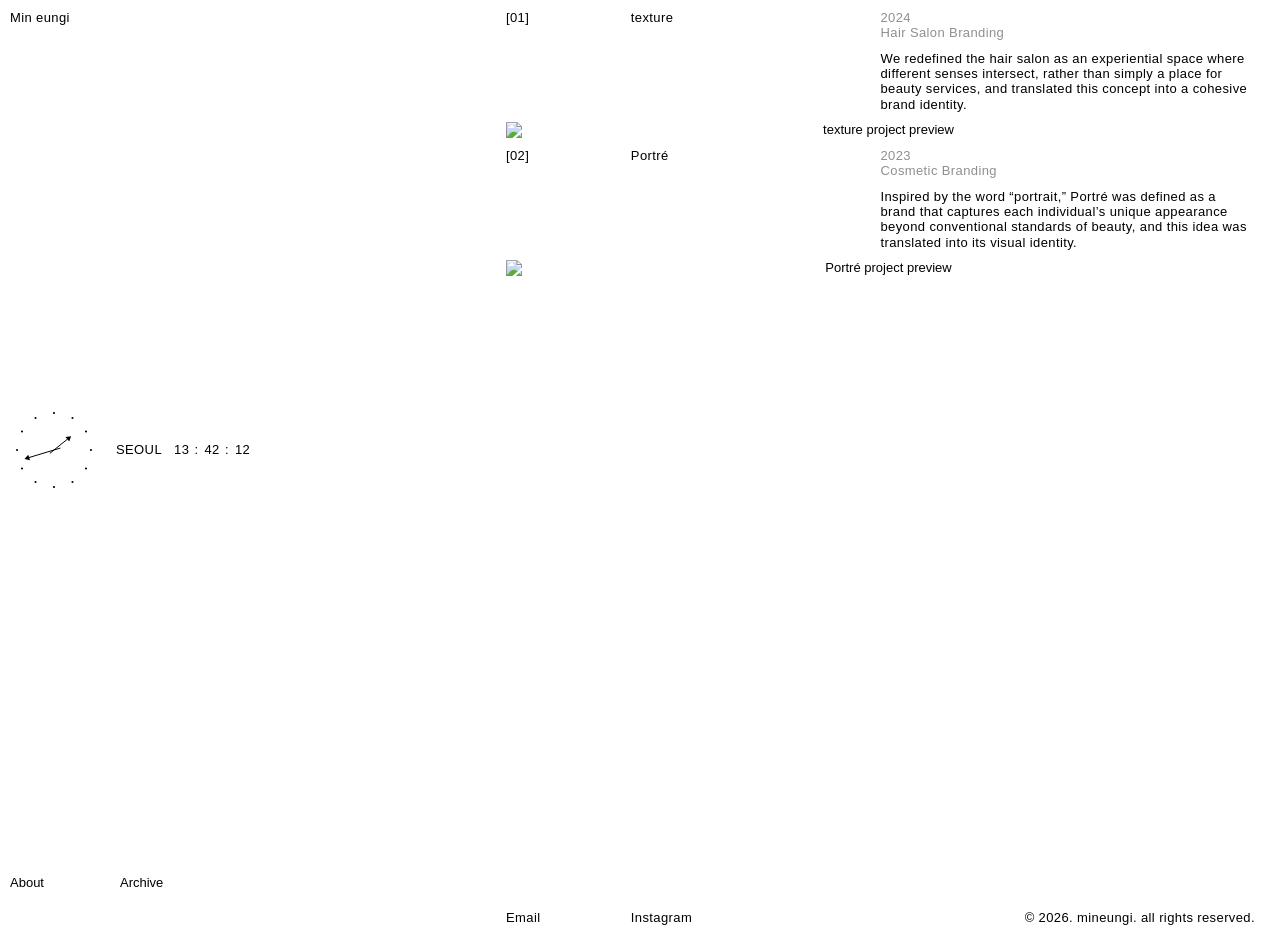
==== commit 3d9df67e: "Add files via upload" ====
--- a/index.html
+++ b/index.html
@@ -4,7 +4,7 @@
   <meta charset="UTF-8" />
   <meta name="viewport" content="width=device-width, initial-scale=1.0" />
   <title>Min Eungi</title>
-  <link rel="stylesheet" href="style.css" />
+  <link rel="stylesheet" href="style.css?v=79" />
 </head>
 <body>
   <header class="site-header">
@@ -309,6 +309,6 @@
 
   <script src="https://cdn.jsdelivr.net/npm/@supabase/supabase-js@2"></script>
   <script src="config.js"></script>
-  <script src="script.js"></script>
+  <script src="script.js?v=79"></script>
 </body>
 </html>
--- a/style.css
+++ b/style.css
@@ -1,5 +1,10 @@
 :root {
-  --base-font-size: clamp(13px, calc(11px + 0.2vw), 16px);
+  /*
+   * Keeps laptop sizing close to the current look,
+   * but scales typography up on large desktop monitors.
+   * ~14px at 1512px wide / ~16px at 1920px / 20px at 2560px+
+   */
+  --base-font-size: clamp(13px, calc(7px + 0.45vw), 17px);
 }
 
 @import url("https://cdn.jsdelivr.net/gh/orioncactus/pretendard/dist/web/static/pretendard.css");
@@ -1364,20 +1369,20 @@
     z-index: 2;
 
     display: block;
-    width: 87px;
-    height: 87px;
+    width: 74px;
+    height: 74px;
 
     color: #000;
     pointer-events: none;
   }
 
   .about-mobile-clock .about-mobile-analog-clock {
-    width: 87px;
-    height: 87px;
+    width: 74px;
+    height: 74px;
   }
 
   .about-content {
-    padding-bottom: 118px;
+    padding-bottom: 10px;
   }
 }
 
@@ -1552,3 +1557,69 @@
   min-height: 100vh;
   background: #fff;
 }
+
+
+/* Progressive project loading */
+.project-enter {
+  opacity: 0;
+  transform: translateY(8px);
+  transition:
+    opacity 320ms ease,
+    transform 420ms cubic-bezier(.22, 1, .36, 1);
+}
+
+.project-enter.is-visible {
+  opacity: 1;
+  transform: translateY(0);
+}
+
+@media (prefers-reduced-motion: reduce) {
+  .project-enter,
+  .project-enter.is-visible {
+    opacity: 1;
+    transform: none;
+    transition: none;
+  }
+}
+
+
+
+
+/* =========================================================
+   LARGE DESKTOP BALANCE — explicit breakpoint scaling
+========================================================= */
+
+/* Standard laptop / desktop stays close to the original balance. */
+@media (min-width: 1700px) {
+  :root {
+    --base-font-size: 18px;
+  }
+
+  .project-image-button img {
+    width: 100%;
+    height: min(64vh, 920px) !important;
+    object-fit: cover;
+    object-position: center;
+  }
+
+  .project-meta {
+    padding-top: 10px;
+    padding-bottom: 10px;
+  }
+
+  .project-description {
+    margin-top: 10px;
+    line-height: 1.24;
+  }
+}
+
+/* QHD / very wide desktop */
+@media (min-width: 2300px) {
+  :root {
+    --base-font-size: 20px;
+  }
+
+  .project-image-button img {
+    height: min(64vh, 920px) !important;
+  }
+}
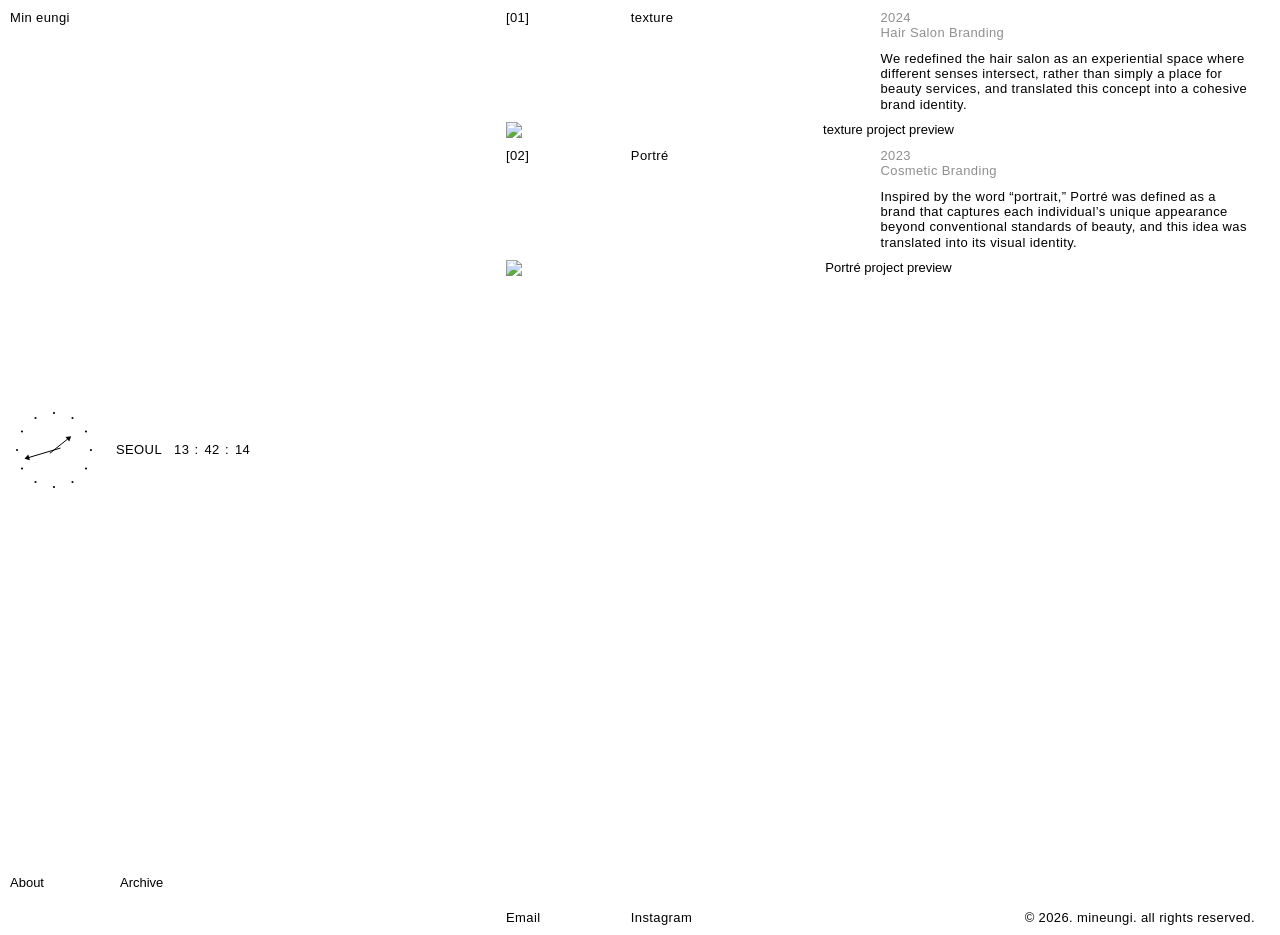
==== commit dd3f8665: "Add files via upload" ====
--- a/index.html
+++ b/index.html
@@ -4,7 +4,7 @@
   <meta charset="UTF-8" />
   <meta name="viewport" content="width=device-width, initial-scale=1.0" />
   <title>Min Eungi</title>
-  <link rel="stylesheet" href="style.css?v=79" />
+  <link rel="stylesheet" href="style.css?v=81" />
 </head>
 <body>
   <header class="site-header">
@@ -309,6 +309,6 @@
 
   <script src="https://cdn.jsdelivr.net/npm/@supabase/supabase-js@2"></script>
   <script src="config.js"></script>
-  <script src="script.js?v=79"></script>
+  <script src="script.js?v=81"></script>
 </body>
 </html>
--- a/style.css
+++ b/style.css
@@ -1595,11 +1595,15 @@
     --base-font-size: 18px;
   }
 
+  .archive-row {
+    font-size: 27px;
+  }
+
   .project-image-button img {
     width: 100%;
-    height: min(64vh, 920px) !important;
-    object-fit: cover;
-    object-position: center;
+    height: auto !important;
+    object-fit: initial;
+    object-position: initial;
   }
 
   .project-meta {
@@ -1619,7 +1623,11 @@
     --base-font-size: 20px;
   }
 
+  .archive-row {
+    font-size: 30px;
+  }
+
   .project-image-button img {
-    height: min(64vh, 920px) !important;
-  }
-}
+    height: auto !important;
+  }
+}
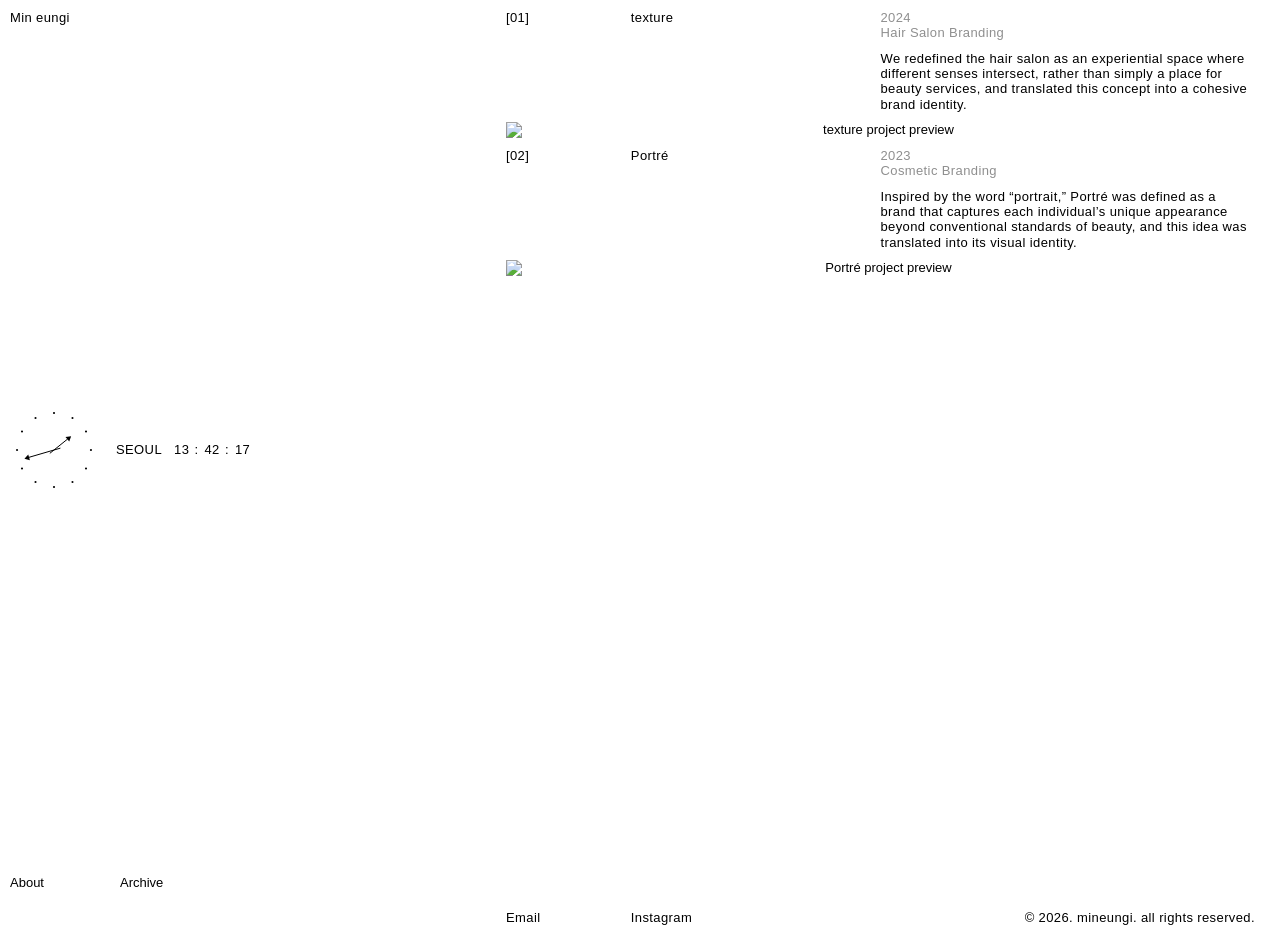
==== commit b67035f4: "Add files via upload" ====
--- a/index.html
+++ b/index.html
@@ -4,7 +4,8 @@
   <meta charset="UTF-8" />
   <meta name="viewport" content="width=device-width, initial-scale=1.0" />
   <title>Min Eungi</title>
-  <link rel="stylesheet" href="style.css?v=81" />
+  <link rel="stylesheet" href="https://use.typekit.net/fuw2bxk.css" />
+  <link rel="stylesheet" href="style.css?v=82" />
 </head>
 <body>
   <header class="site-header">
@@ -309,6 +310,6 @@
 
   <script src="https://cdn.jsdelivr.net/npm/@supabase/supabase-js@2"></script>
   <script src="config.js"></script>
-  <script src="script.js?v=81"></script>
+  <script src="script.js?v=82"></script>
 </body>
 </html>
--- a/style.css
+++ b/style.css
@@ -24,6 +24,7 @@
   color: #000;
 
   font-family:
+    "neue-haas-grotesk-display",
     "Neue Haas Grotesk Display Pro",
     "Helvetica Neue",
     Helvetica,
@@ -1400,13 +1401,13 @@
 }
 
 .credit-description-en {
-  font-family: "Neue Haas Grotesk Display Pro", "Helvetica Neue", Helvetica, Arial, sans-serif;
+  font-family: "neue-haas-grotesk-display", "Neue Haas Grotesk Display Pro", "Helvetica Neue", Helvetica, Arial, sans-serif;
 }
 
 .credit-description-kr {
   font-family: "Pretendard", -apple-system, BlinkMacSystemFont,
     "Apple SD Gothic Neo", "Noto Sans KR", sans-serif;
-  font-weight: 400;
+  font-weight: 380;
 
   line-height: 1.3;
   word-break: keep-all;
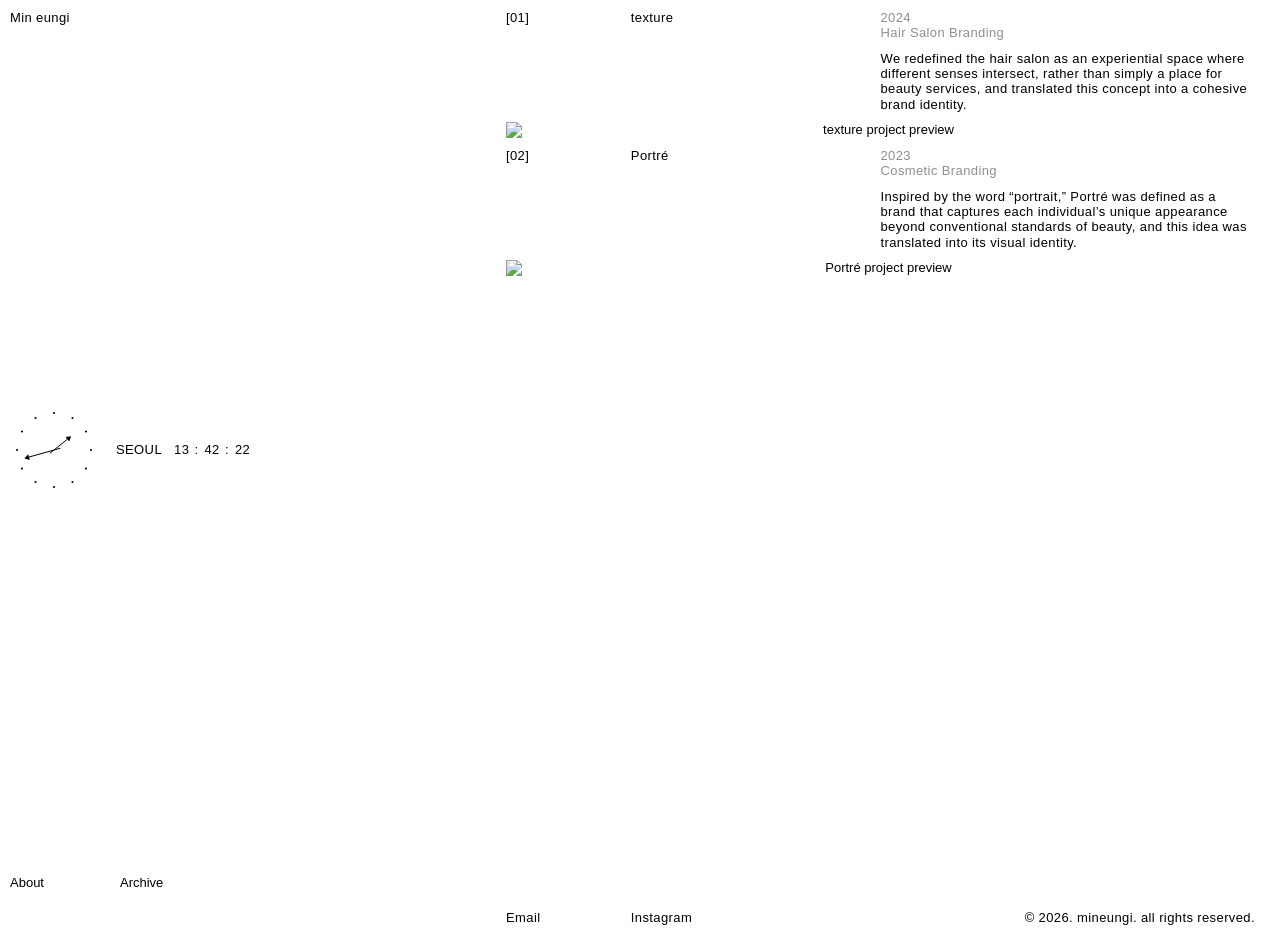
==== commit 2859d546: "Add files via upload" ====
--- a/index.html
+++ b/index.html
@@ -3,9 +3,10 @@
 <head>
   <meta charset="UTF-8" />
   <meta name="viewport" content="width=device-width, initial-scale=1.0" />
+  <meta name="pinterest" content="nopin" />
   <title>Min Eungi</title>
   <link rel="stylesheet" href="https://use.typekit.net/fuw2bxk.css" />
-  <link rel="stylesheet" href="style.css?v=82" />
+  <link rel="stylesheet" href="style.css?v=86" />
 </head>
 <body>
   <header class="site-header">
@@ -310,6 +311,6 @@
 
   <script src="https://cdn.jsdelivr.net/npm/@supabase/supabase-js@2"></script>
   <script src="config.js"></script>
-  <script src="script.js?v=82"></script>
+  <script src="script.js?v=86"></script>
 </body>
 </html>
--- a/style.css
+++ b/style.css
@@ -781,10 +781,15 @@
   grid-column: span 4;
 }
 
-.overlay-gallery-item img {
+.overlay-gallery-item img,
+.overlay-gallery-item video {
   display: block;
   width: 100%;
   height: auto;
+}
+
+.overlay-gallery-item video {
+  background: #000;
 }
 
 
@@ -1407,7 +1412,7 @@
 .credit-description-kr {
   font-family: "Pretendard", -apple-system, BlinkMacSystemFont,
     "Apple SD Gothic Neo", "Noto Sans KR", sans-serif;
-  font-weight: 380;
+  font-weight: 400;
 
   line-height: 1.3;
   word-break: keep-all;
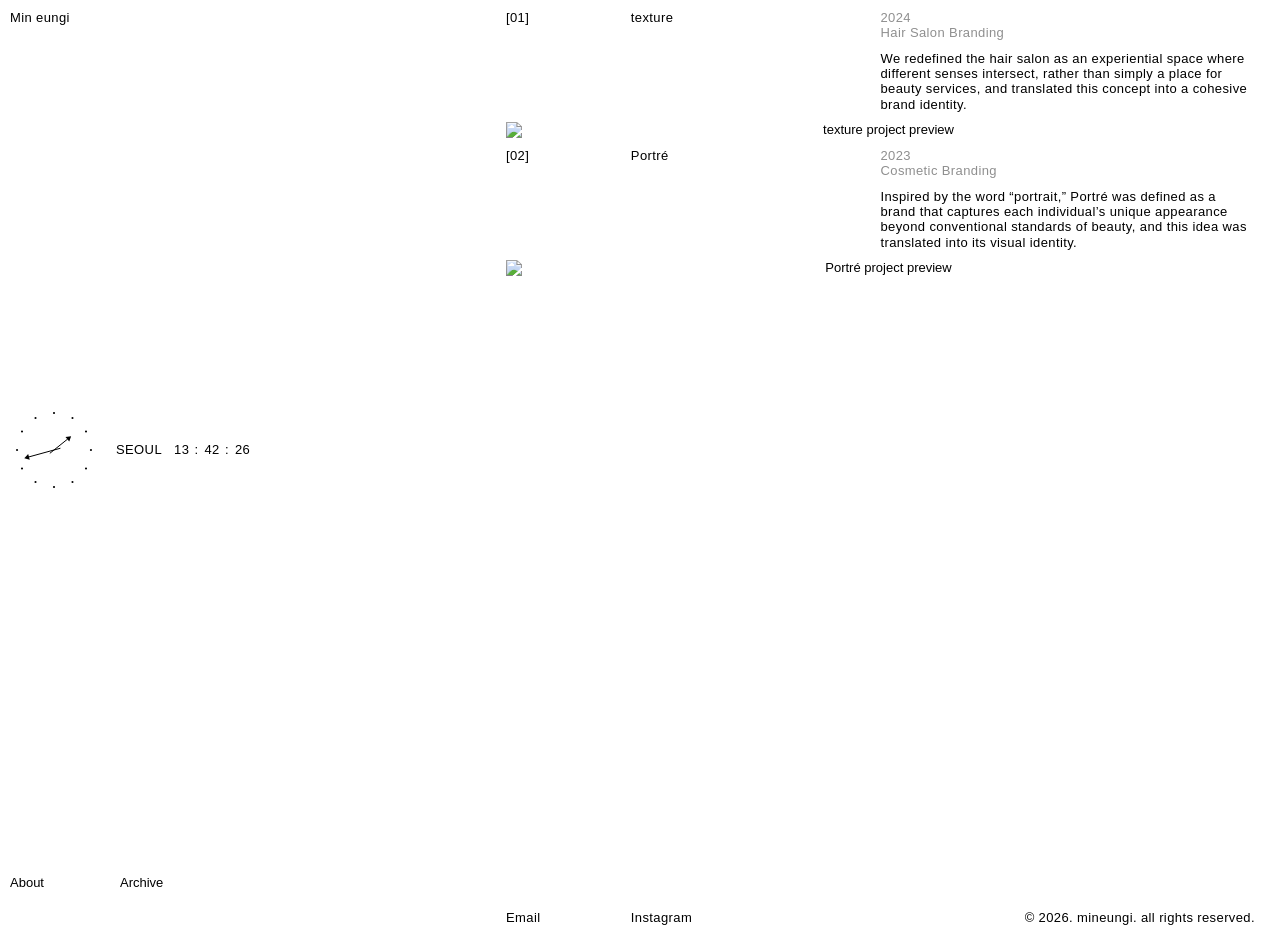
==== commit 90144f98: "Add files via upload" ====
--- a/index.html
+++ b/index.html
@@ -5,8 +5,14 @@
   <meta name="viewport" content="width=device-width, initial-scale=1.0" />
   <meta name="pinterest" content="nopin" />
   <title>Min Eungi</title>
+  <link rel="preconnect" href="https://cdn.jsdelivr.net" crossorigin />
+  <link
+    rel="stylesheet"
+    href="https://cdn.jsdelivr.net/gh/orioncactus/pretendard@v1.3.9/dist/web/variable/pretendardvariable-dynamic-subset.min.css"
+    crossorigin
+  />
   <link rel="stylesheet" href="https://use.typekit.net/fuw2bxk.css" />
-  <link rel="stylesheet" href="style.css?v=86" />
+  <link rel="stylesheet" href="style.css?v=89" />
 </head>
 <body>
   <header class="site-header">
@@ -311,6 +317,6 @@
 
   <script src="https://cdn.jsdelivr.net/npm/@supabase/supabase-js@2"></script>
   <script src="config.js"></script>
-  <script src="script.js?v=86"></script>
+  <script src="script.js?v=89"></script>
 </body>
 </html>
--- a/style.css
+++ b/style.css
@@ -7,7 +7,6 @@
   --base-font-size: clamp(13px, calc(7px + 0.45vw), 17px);
 }
 
-@import url("https://cdn.jsdelivr.net/gh/orioncactus/pretendard/dist/web/static/pretendard.css");
 
 * {
   box-sizing: border-box;
@@ -1282,7 +1281,7 @@
 
 /* Korean copy */
 #aboutKr {
-  font-family: "Pretendard", -apple-system, BlinkMacSystemFont,
+  font-family: "Pretendard Variable", "Pretendard", -apple-system, BlinkMacSystemFont,
     "Apple SD Gothic Neo", "Noto Sans KR", sans-serif;
   font-weight: 400;
 
@@ -1410,9 +1409,9 @@
 }
 
 .credit-description-kr {
-  font-family: "Pretendard", -apple-system, BlinkMacSystemFont,
+  font-family: "Pretendard Variable", "Pretendard", -apple-system, BlinkMacSystemFont,
     "Apple SD Gothic Neo", "Noto Sans KR", sans-serif;
-  font-weight: 400;
+  font-weight: 360;
 
   line-height: 1.3;
   word-break: keep-all;
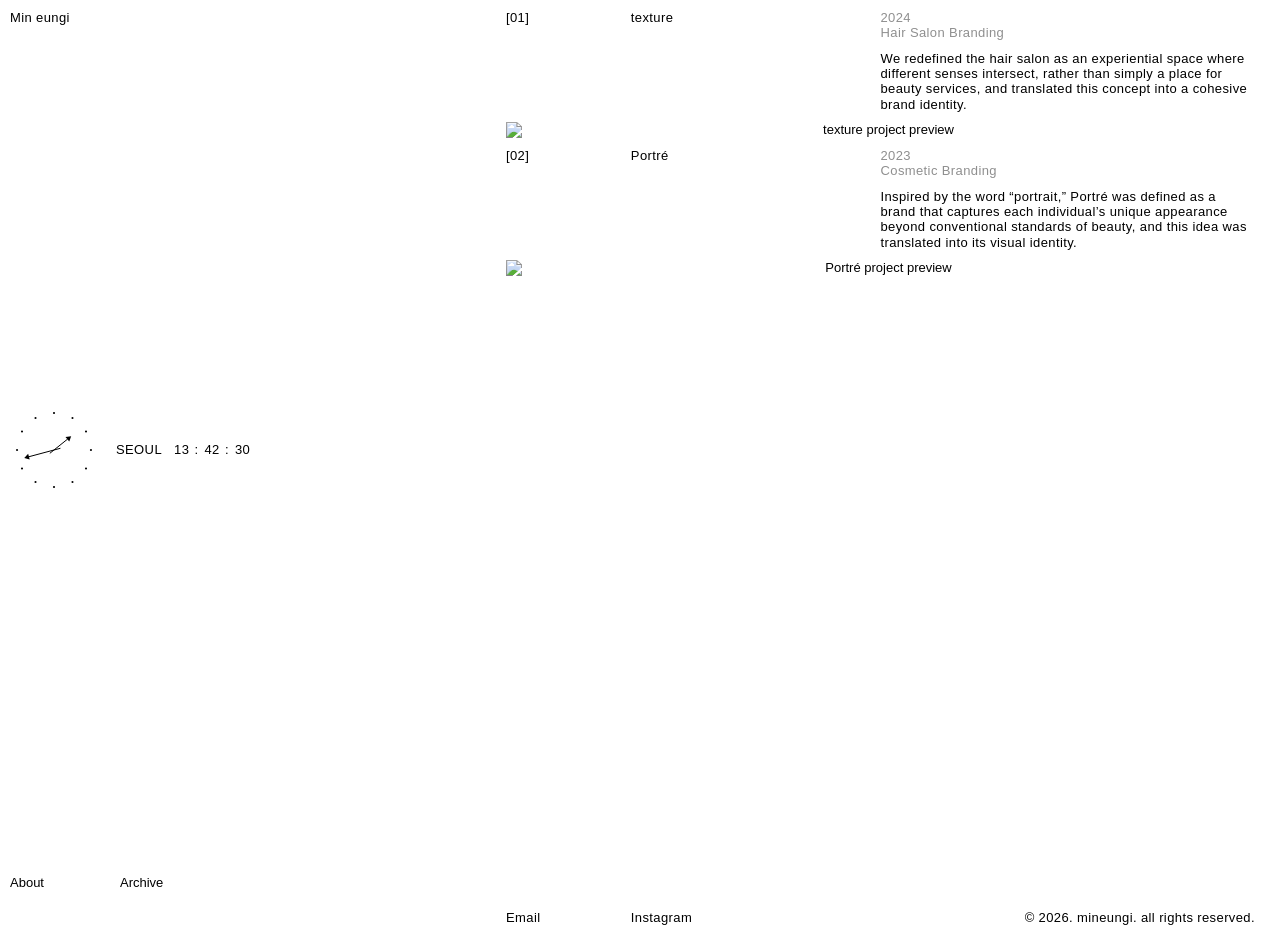
==== commit ede18058: "Add files via upload" ====
--- a/index.html
+++ b/index.html
@@ -12,7 +12,7 @@
     crossorigin
   />
   <link rel="stylesheet" href="https://use.typekit.net/fuw2bxk.css" />
-  <link rel="stylesheet" href="style.css?v=89" />
+  <link rel="stylesheet" href="style.css?v=95" />
 </head>
 <body>
   <header class="site-header">
@@ -60,60 +60,6 @@
 
 
   <main class="project-list" aria-label="Projects">
-
-    <article class="project">
-      <div class="project-meta">
-        <div class="project-id">[01]</div>
-        <div class="project-title">texture</div>
-
-        <div class="project-info">
-          <div class="project-year">2024</div>
-          <div class="project-category">Hair Salon Branding</div>
-          <p class="project-description">
-            We redefined the hair salon as an experiential space where different senses intersect,
-            rather than simply a place for beauty services, and translated this concept into a
-            cohesive brand identity.
-          </p>
-        </div>
-      </div>
-
-      <button
-        class="project-image-button"
-        type="button"
-        data-open-project="texture"
-        aria-label="Open texture project"
-      >
-        <img src="images/texture-main.svg" alt="Texture project preview" />
-      </button>
-    </article>
-
-
-    <article class="project">
-      <div class="project-meta">
-        <div class="project-id">[02]</div>
-        <div class="project-title">Portré</div>
-
-        <div class="project-info">
-          <div class="project-year">2023</div>
-          <div class="project-category">Cosmetic Branding</div>
-          <p class="project-description">
-            Inspired by the word “portrait,” Portré was defined as a brand that captures each
-            individual’s unique appearance beyond conventional standards of beauty, and this idea
-            was translated into its visual identity.
-          </p>
-        </div>
-      </div>
-
-      <button
-        class="project-image-button"
-        type="button"
-        data-open-project="portre"
-        aria-label="Open Portré project"
-      >
-        <img src="images/portre-main.svg" alt="Portré project preview" />
-      </button>
-    </article>
-
   </main>
 
 
@@ -194,23 +140,17 @@
     <div class="about-scroll">
       <div class="about-content">
 
-        <section class="about-language">
+        <section class="about-language" lang="en">
           <div class="language-label">EN</div>
-          <p id="aboutEn">
-            Throughout his career, he has managed design teams, mentored emerging talent,
-            led client workshops and presentations, and developed comprehensive design strategies
-            and visual directions. His practice is grounded in a thoughtful approach to branding,
-            visual identity, and cross-disciplinary collaboration.
+          <p id="aboutEn" lang="en">
+            Throughout his career, he has managed design teams, mentored emerging talent, led client workshops and presentations, and developed comprehensive design strategies and visual directions. His practice is grounded in a thoughtful approach to branding, visual identity, and cross-disciplinary collaboration.
           </p>
         </section>
 
-        <section class="about-language">
+        <section class="about-language" lang="ko">
           <div class="language-label">KR</div>
-          <p id="aboutKr">
-            Throughout his career, he has managed design teams, mentored emerging talent,
-            led client workshops and presentations, and developed comprehensive design strategies
-            and visual directions. His practice is grounded in a thoughtful approach to branding,
-            visual identity, and cross-disciplinary collaboration.
+          <p id="aboutKr" lang="ko">
+            안녕하세요. 디자이너 민은기입니다. 안녕하세요. 디자이너 민은기입니다. 안녕하세요. 디자이너 민은기입니다. 안녕하세요. 디자이너 민은기입니다. 안녕하세요. 디자이너 민은기입니다. 안녕하세요. 디자이너 민은기입니다. 안녕하세요. 디자이너 민은기입니다.
           </p>
         </section>
 
@@ -317,6 +257,6 @@
 
   <script src="https://cdn.jsdelivr.net/npm/@supabase/supabase-js@2"></script>
   <script src="config.js"></script>
-  <script src="script.js?v=89"></script>
+  <script src="script.js?v=95"></script>
 </body>
 </html>
--- a/style.css
+++ b/style.css
@@ -450,6 +450,13 @@
   transition: color 120ms ease;
 }
 
+@media (min-width: 768px) {
+  .archive-row {
+    font-size: clamp(20px, 1.35vw, 30px);
+  }
+}
+
+
 .archive-row:hover {
   color: #999;
 }
@@ -669,7 +676,6 @@
   z-index: 5;
 
   display: grid;
-  grid-template-columns: 1fr 1fr auto;
   align-items: start;
 
   width: 60%;
@@ -680,12 +686,12 @@
   background: rgba(255, 255, 255, 0.72);
   -webkit-backdrop-filter: blur(8px);
   backdrop-filter: blur(8px);
+  grid-template-columns: 1fr auto 1fr;
 }
 
 
 .overlay-index-title {
-  display: flex;
-  gap: 4px;
+  display: contents;
 }
 
 .overlay-category {
@@ -696,14 +702,38 @@
   transform: translateX(-50%);
   text-align: center;
   white-space: nowrap;
-}
+  display: none;
+}
+
+/* lightbox topbar: index / title / close */
+#overlayIndex {
+  grid-column: 1;
+  justify-self: start;
+  text-align: left;
+}
+
+#overlayTitle {
+  grid-column: 2;
+  justify-self: center;
+  text-align: center;
+  white-space: nowrap;
+}
+
+.overlay-close {
+  grid-column: 3;
+  justify-self: end;
+}
+
+.overlay-category {
+  display: none !important;
+}
+
 
 
 /* thin custom X */
 
 .overlay-close {
   position: relative;
-  justify-self: end;
 
   width: 14px;
   height: 14px;
@@ -713,6 +743,7 @@
 
   cursor: pointer;
   transition: opacity 120ms ease;
+  justify-self: end;
 }
 
 .overlay-close::before,
@@ -1181,23 +1212,12 @@
     margin-left: 0;
 
     padding: 10px 10px 8px;
-    grid-template-columns: 1fr 1fr auto;
   
 
     background: rgba(255, 255, 255, 0.72);
     -webkit-backdrop-filter: blur(8px);
     backdrop-filter: blur(8px);
-  }
-
-  .overlay-index-title {
-    gap: 0;
-  }
-
-  .overlay-index-title #overlayTitle {
-    position: absolute;
-    left: 50%;
-
-    transform: translateX(-50%);
+    grid-template-columns: 1fr auto 1fr;
   }
 
   .overlay-category {
@@ -1283,7 +1303,7 @@
 #aboutKr {
   font-family: "Pretendard Variable", "Pretendard", -apple-system, BlinkMacSystemFont,
     "Apple SD Gothic Neo", "Noto Sans KR", sans-serif;
-  font-weight: 400;
+  font-weight: 380;
 
   word-break: keep-all;
   overflow-wrap: normal;
@@ -1600,10 +1620,6 @@
     --base-font-size: 18px;
   }
 
-  .archive-row {
-    font-size: 27px;
-  }
-
   .project-image-button img {
     width: 100%;
     height: auto !important;
@@ -1628,11 +1644,17 @@
     --base-font-size: 20px;
   }
 
-  .archive-row {
-    font-size: 30px;
-  }
-
   .project-image-button img {
     height: auto !important;
   }
 }
+
+.overlay-number {
+  justify-self: start;
+  text-align: left;
+}
+
+.overlay-title {
+  justify-self: center;
+  text-align: center;
+}
